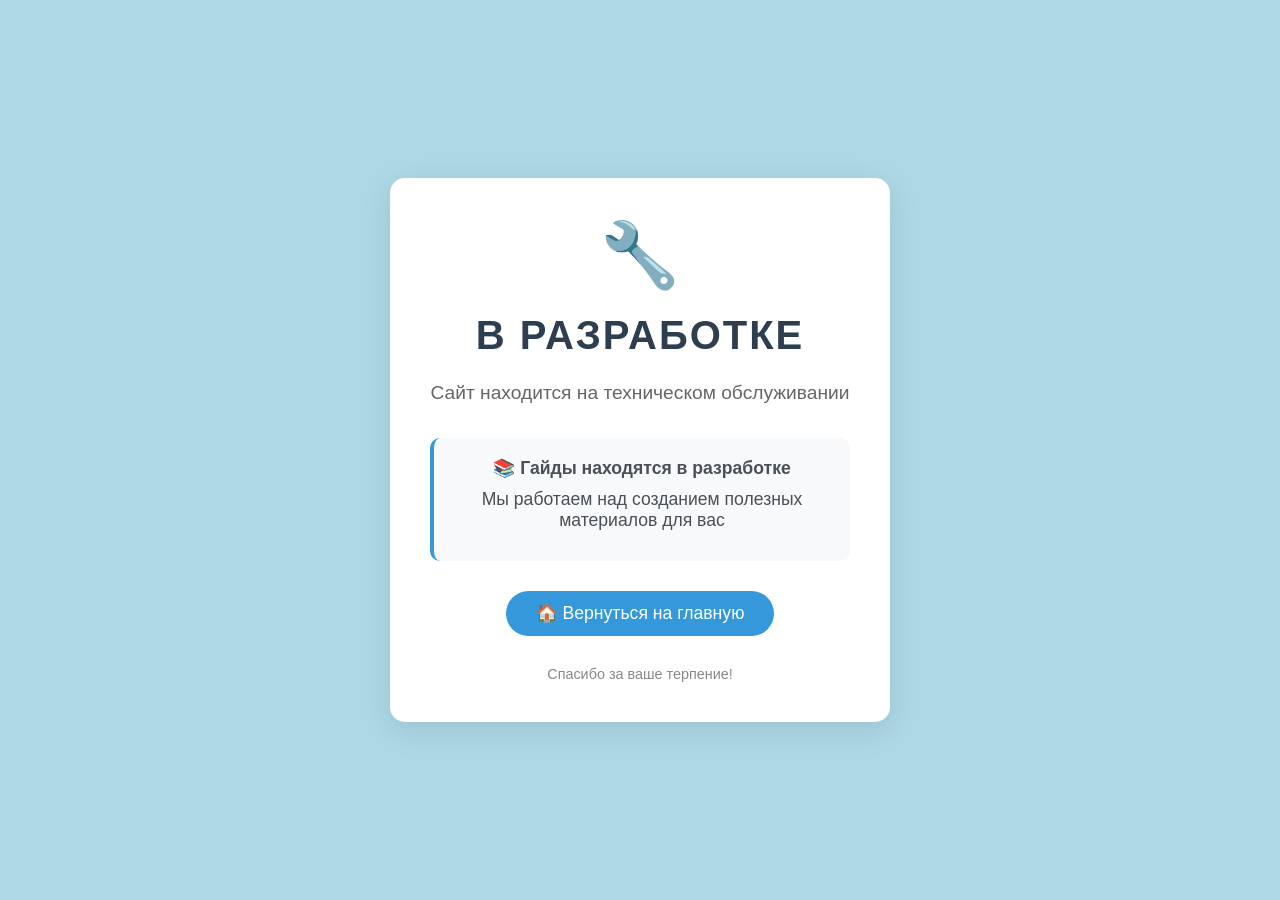
==== course-editing.html @ 9318ad3c "Add files via upload" ====
<!DOCTYPE html>
<html lang="ru">
<head>
    <meta charset="UTF-8">
    <meta name="viewport" content="width=device-width, initial-scale=1.0">
    <title>Maintenance - В разработке</title>
    <link rel="stylesheet" href="assets/course-editing.css">
</head>
<body>
    <div class="maintenance-container">
        <div class="maintenance-icon">🔧</div>
        
        <h1 class="maintenance-title">В разработке</h1>
        
        <p class="maintenance-description">
            Сайт находится на техническом обслуживании
        </p>
        
        <div class="status-block">
            <div class="status-text">
                <strong>📚 Гайды находятся в разработке</strong>
            </div>
            <div class="status-text">
                Мы работаем над созданием полезных материалов для вас
            </div>
        </div>
        
        <a href="index.html" class="home-button">
            🏠 Вернуться на главную
        </a>
        
        <div class="maintenance-footer">
            Спасибо за ваше терпение!
        </div>
    </div>
</body>
</html>
---- assets/course-editing.css ----
* {
            margin: 0;
            padding: 0;
            box-sizing: border-box;
        }

        body {
            font-family: Arial, sans-serif;
            background-color: #add8e6; /* Светло голубой фон */
            min-height: 100vh;
            display: flex;
            justify-content: center;
            align-items: center;
            color: #333;
        }

        .maintenance-container {
            background-color: white;
            padding: 40px;
            border-radius: 15px;
            box-shadow: 0 8px 32px rgba(0, 0, 0, 0.1);
            text-align: center;
            max-width: 500px;
            width: 90%;
        }

        .maintenance-title {
            font-size: 2.5em;
            margin-bottom: 20px;
            color: #2c3e50;
            text-transform: uppercase;
            letter-spacing: 2px;
        }

        .maintenance-icon {
            font-size: 4em;
            margin-bottom: 20px;
            color: #3498db;
        }

        .maintenance-description {
            font-size: 1.2em;
            margin-bottom: 30px;
            color: #666;
            line-height: 1.6;
        }

        .status-block {
            background-color: #f8f9fa;
            padding: 20px;
            border-radius: 10px;
            margin-bottom: 30px;
            border-left: 4px solid #3498db;
        }

        .status-text {
            font-size: 1.1em;
            color: #495057;
            margin-bottom: 10px;
        }

        .home-button {
            background-color: #3498db;
            color: white;
            padding: 12px 30px;
            border: none;
            border-radius: 25px;
            font-size: 1.1em;
            cursor: pointer;
            transition: all 0.3s ease;
            text-decoration: none;
            display: inline-block;
        }

        .home-button:hover {
            background-color: #2980b9;
            transform: translateY(-2px);
            box-shadow: 0 4px 15px rgba(52, 152, 219, 0.3);
        }

        .maintenance-footer {
            margin-top: 30px;
            font-size: 0.9em;
            color: #888;
        }

        @media (max-width: 600px) {
            .maintenance-container {
                padding: 30px 20px;
            }
            
            .maintenance-title {
                font-size: 2em;
            }
            
            .maintenance-icon {
                font-size: 3em;
            }
        }
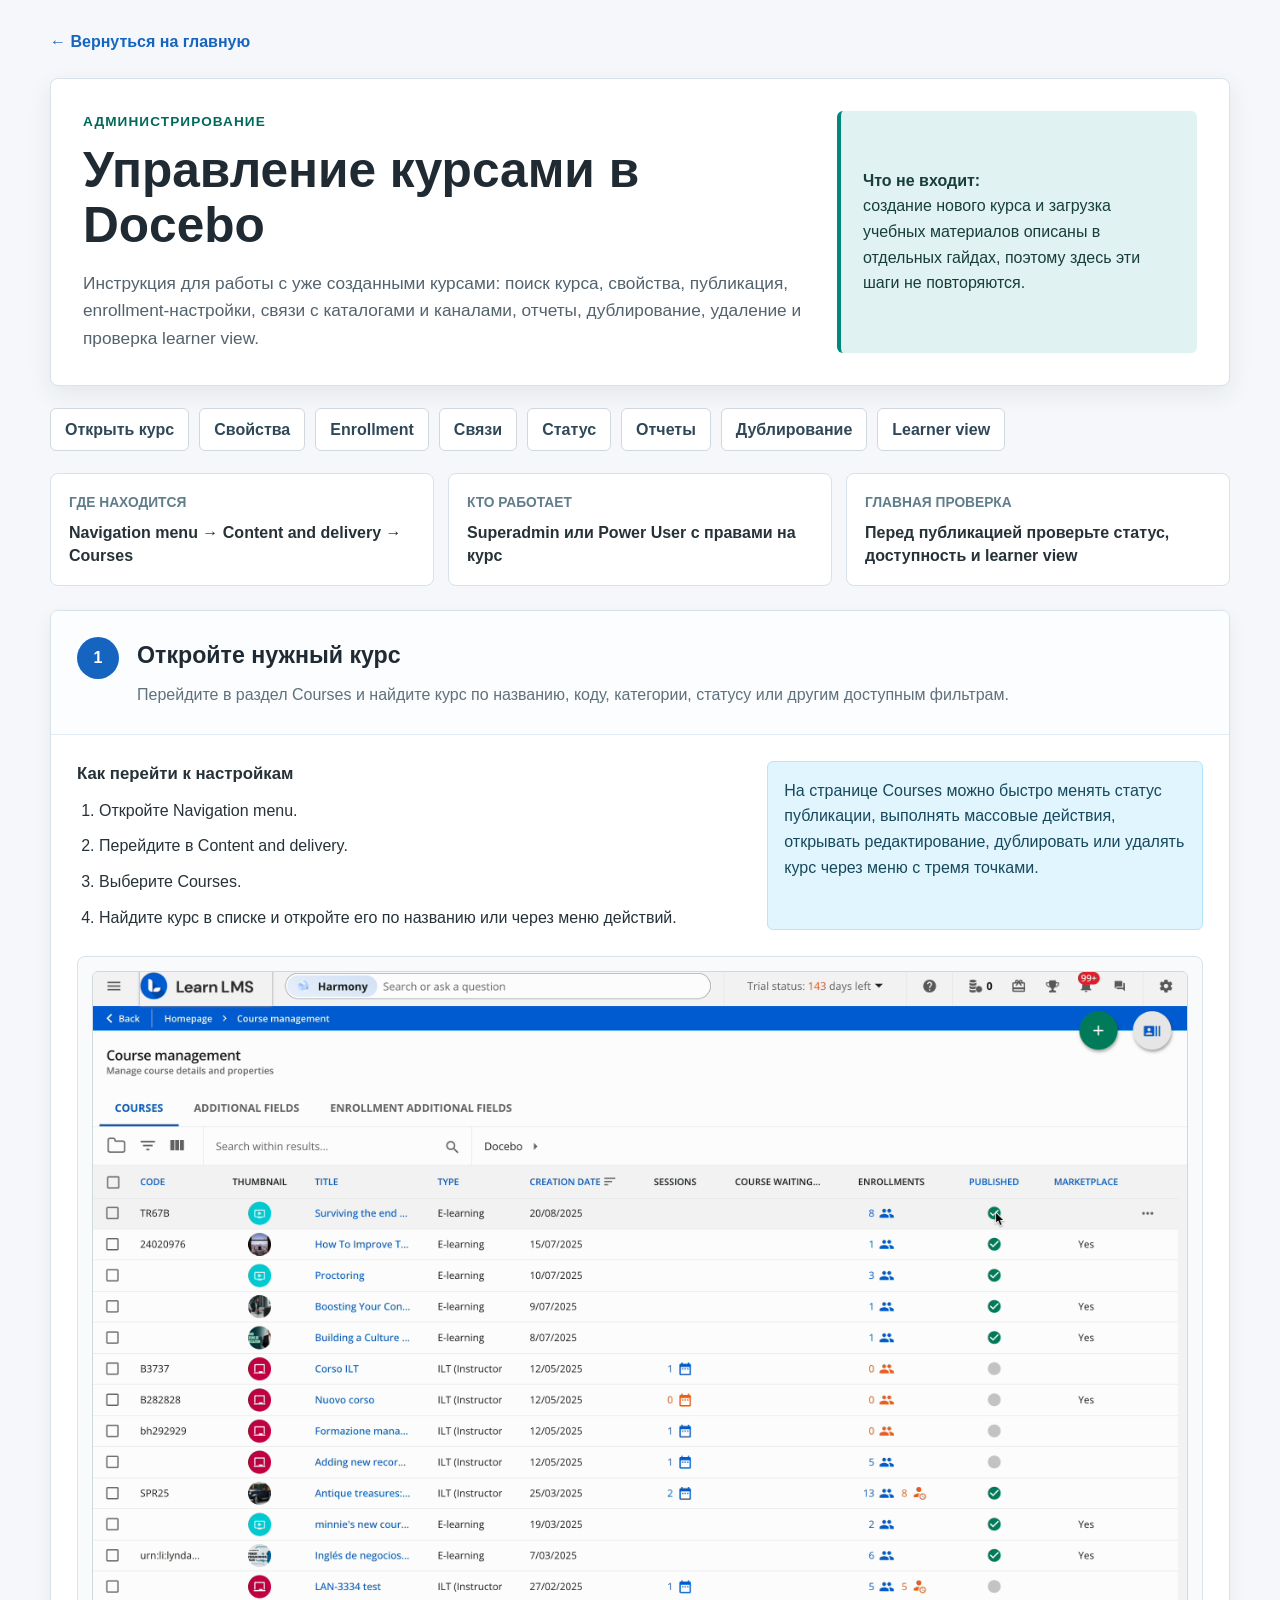
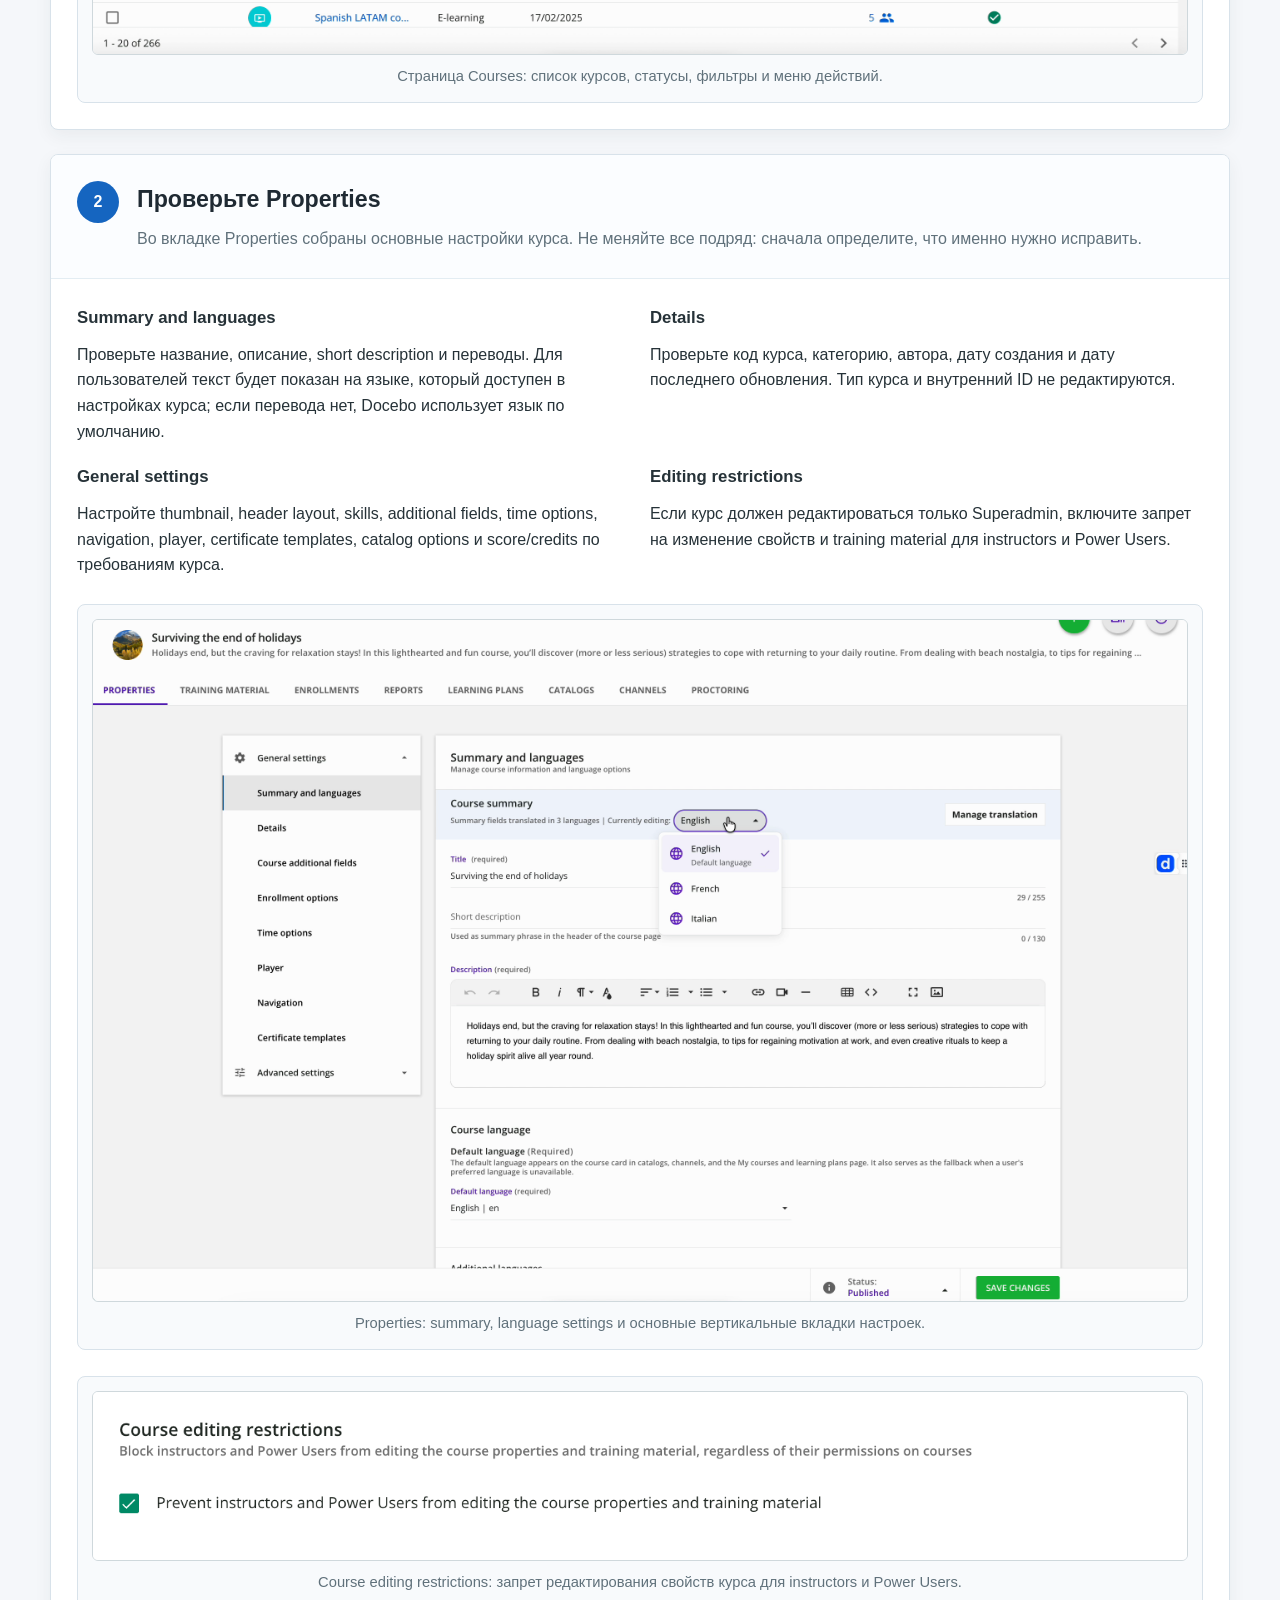
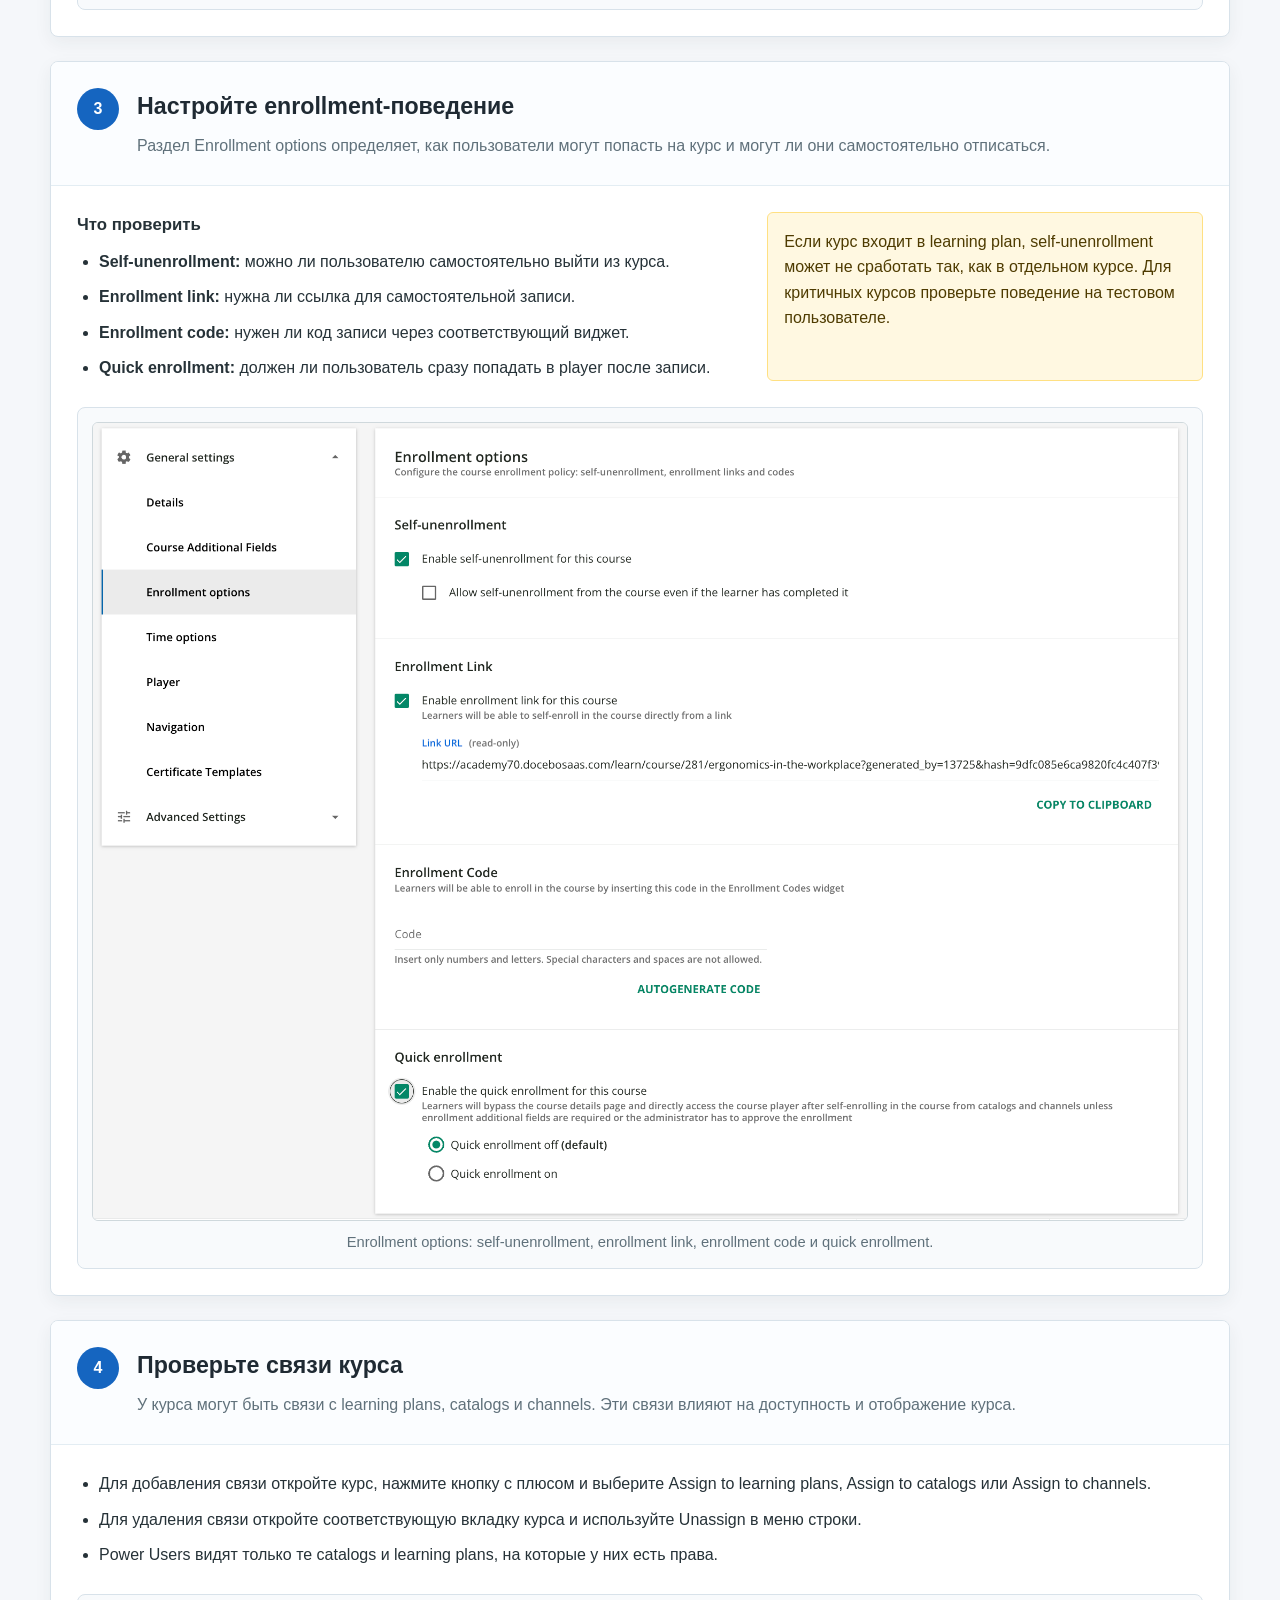
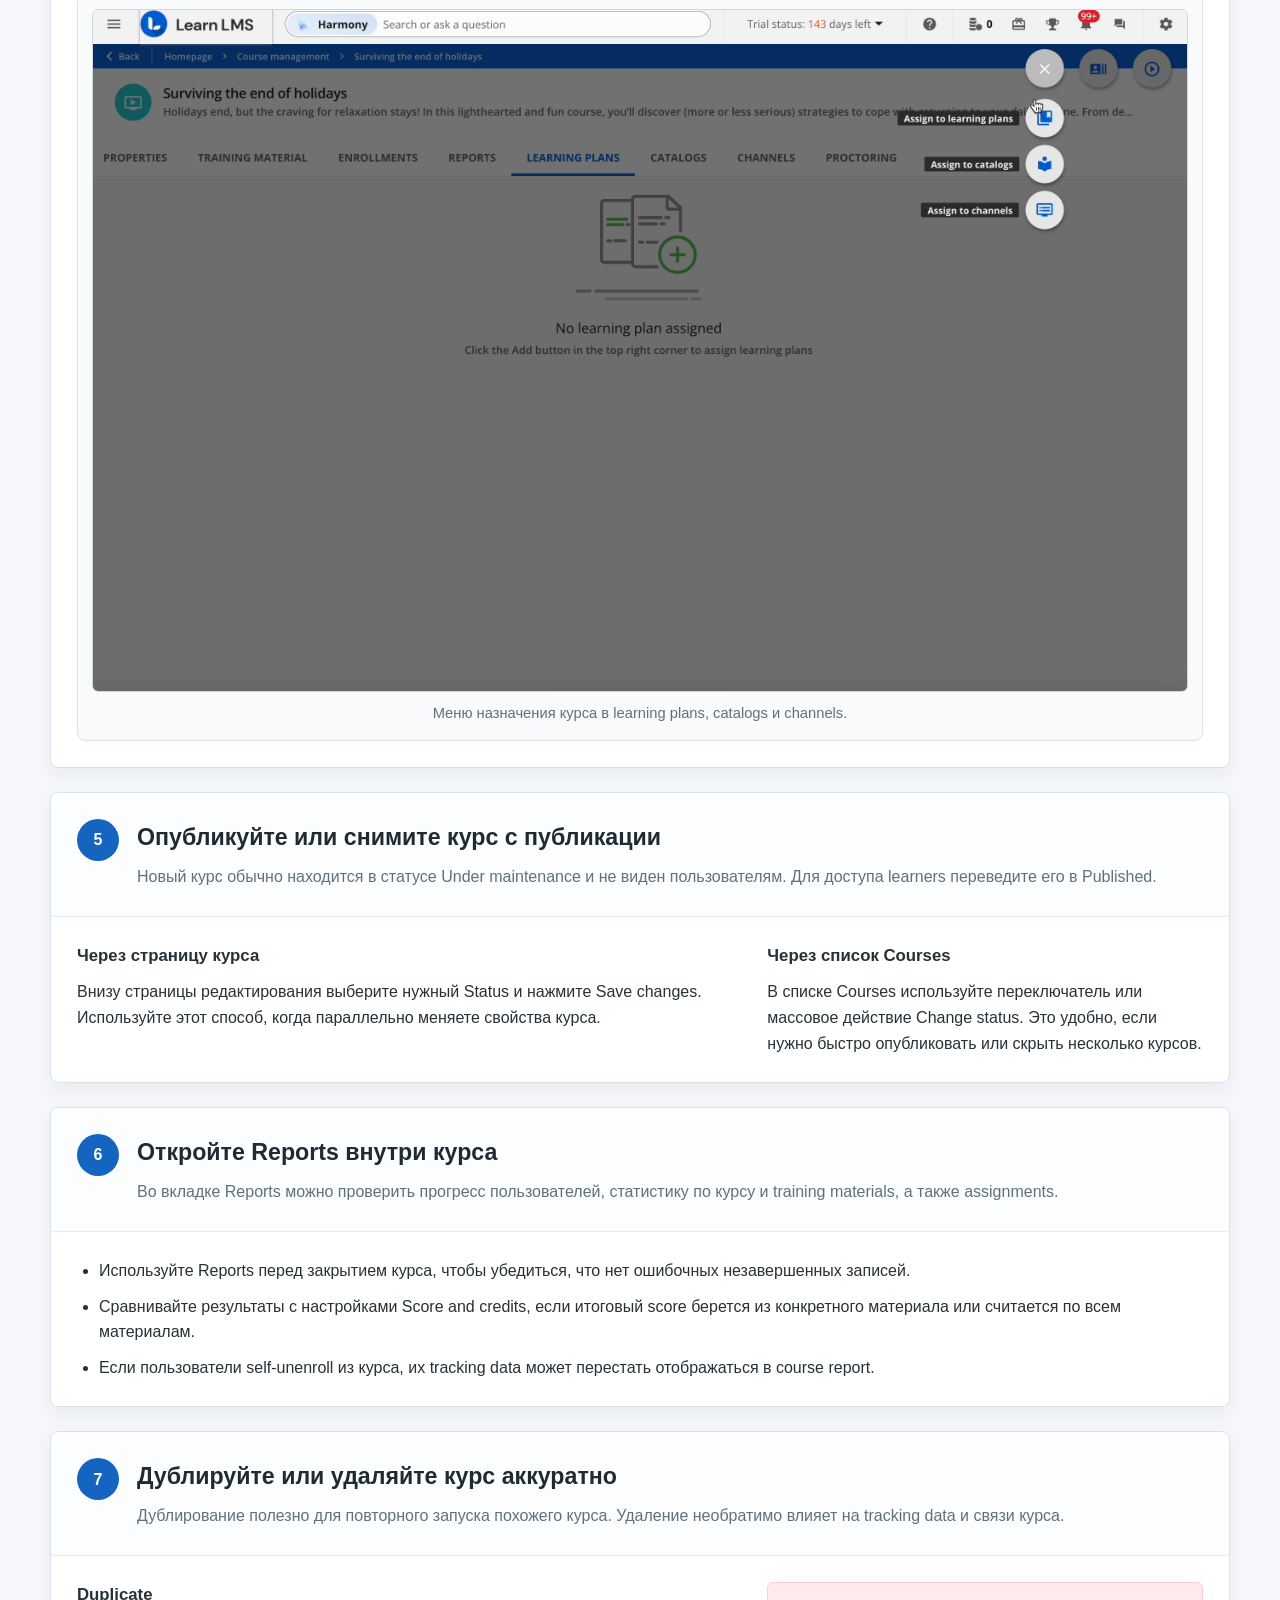
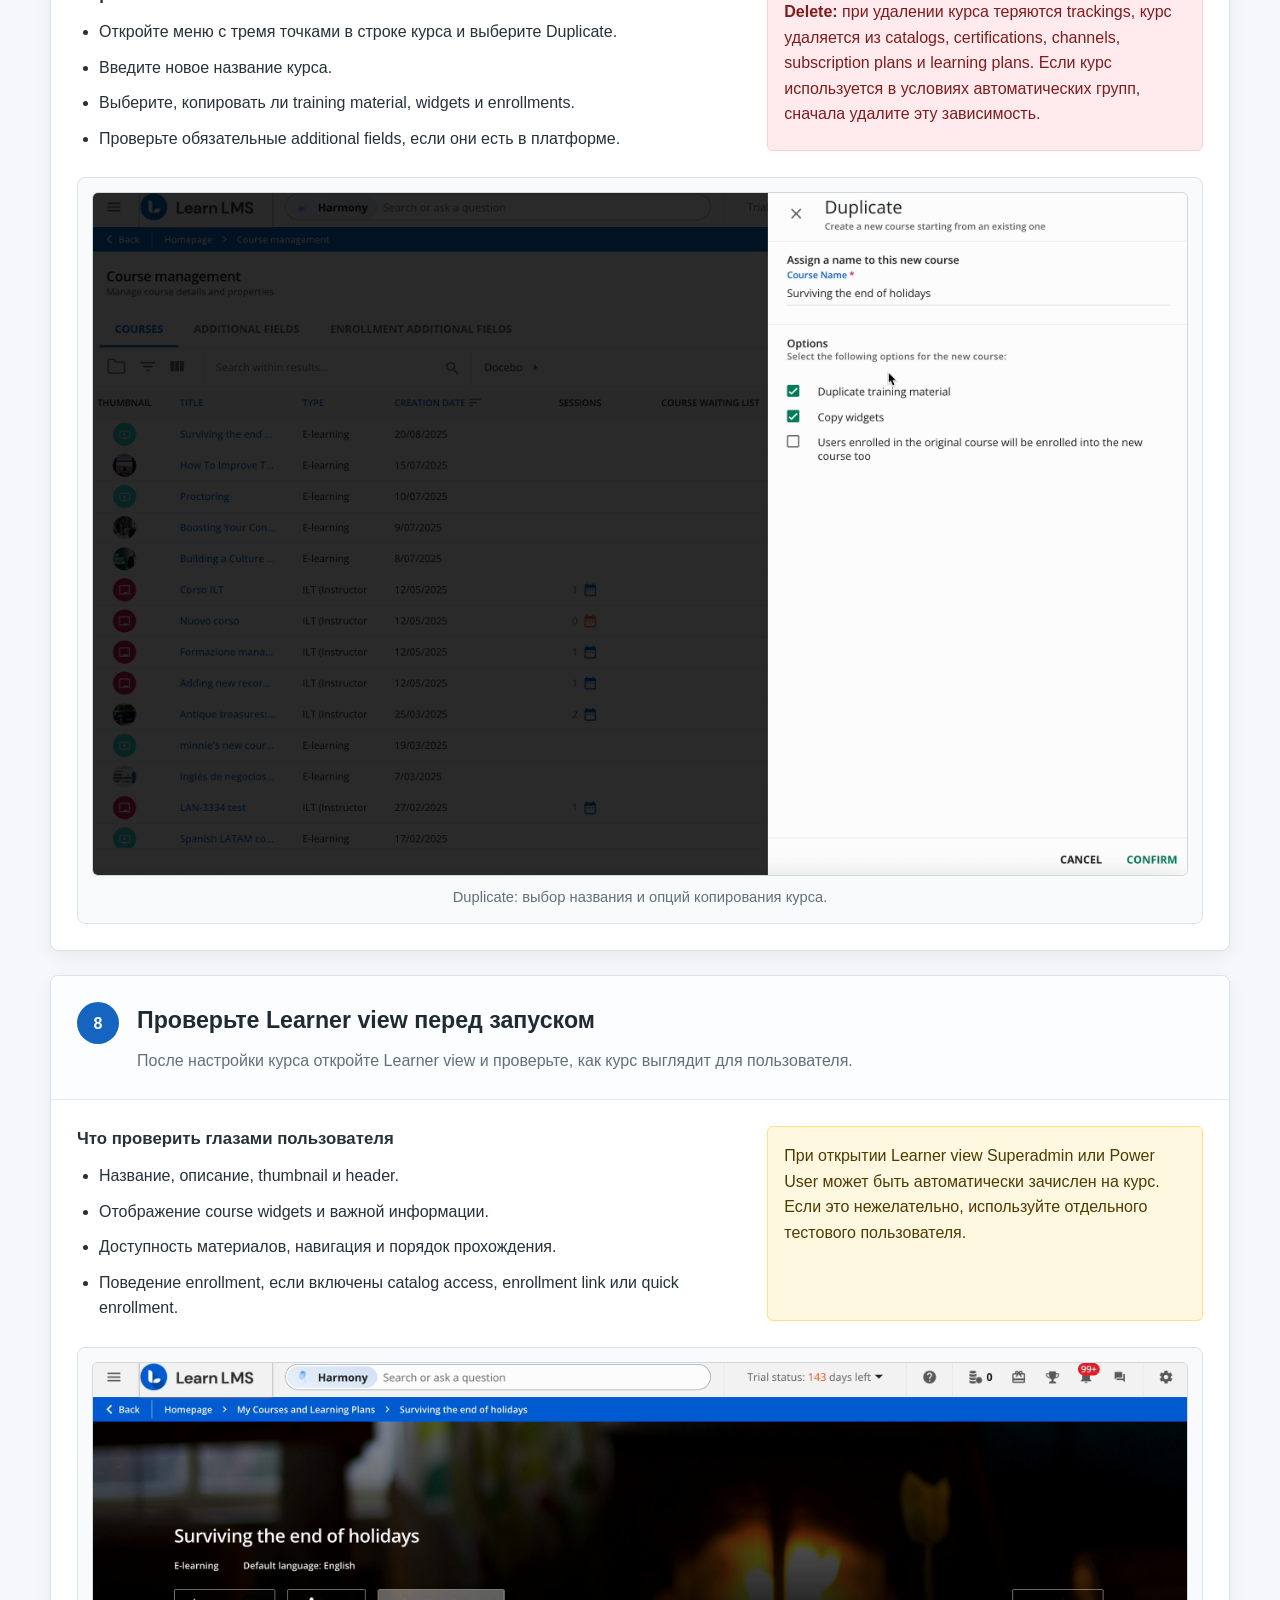
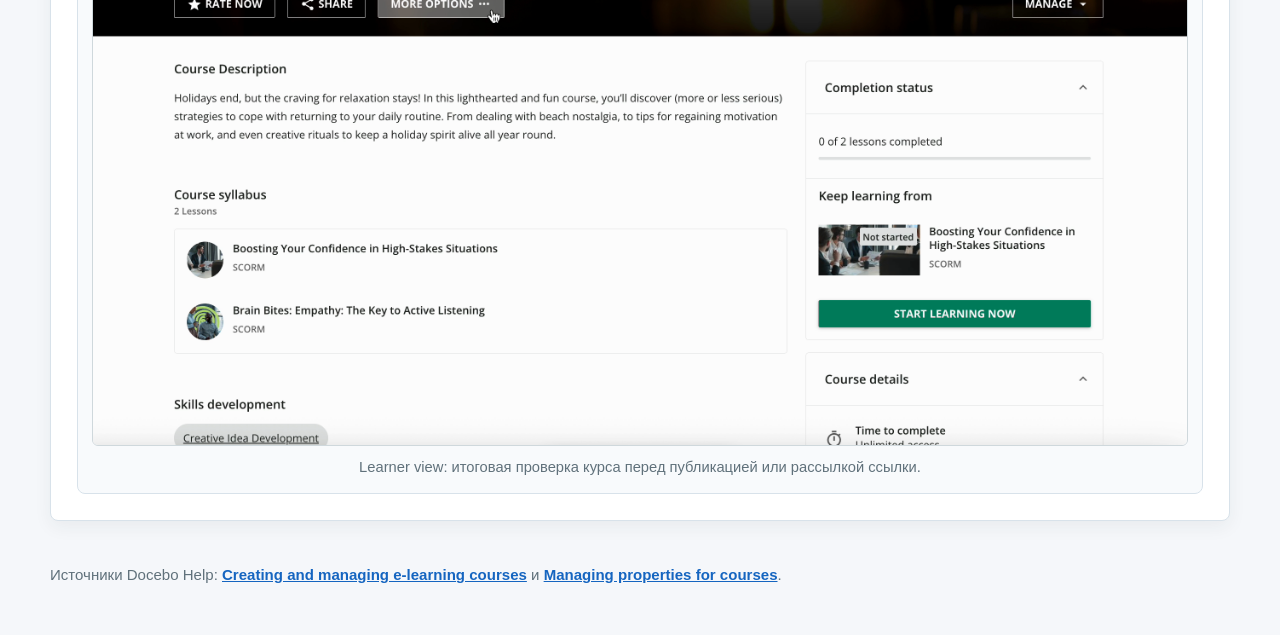
==== commit 630a11b9: "Add course management guide" ====
--- a/course-editing.html
+++ b/course-editing.html
@@ -3,35 +3,306 @@
 <head>
     <meta charset="UTF-8">
     <meta name="viewport" content="width=device-width, initial-scale=1.0">
-    <title>Maintenance - В разработке</title>
+    <title>Управление курсами в Docebo</title>
     <link rel="stylesheet" href="assets/course-editing.css">
 </head>
 <body>
-    <div class="maintenance-container">
-        <div class="maintenance-icon">🔧</div>
-        
-        <h1 class="maintenance-title">В разработке</h1>
-        
-        <p class="maintenance-description">
-            Сайт находится на техническом обслуживании
-        </p>
-        
-        <div class="status-block">
-            <div class="status-text">
-                <strong>📚 Гайды находятся в разработке</strong>
-            </div>
-            <div class="status-text">
-                Мы работаем над созданием полезных материалов для вас
-            </div>
-        </div>
-        
-        <a href="index.html" class="home-button">
-            🏠 Вернуться на главную
-        </a>
-        
-        <div class="maintenance-footer">
-            Спасибо за ваше терпение!
-        </div>
-    </div>
+    <main class="page">
+        <a class="back-link" href="index.html">← Вернуться на главную</a>
+
+        <header class="hero" id="top">
+            <div class="hero-copy">
+                <p class="eyebrow">Администрирование</p>
+                <h1>Управление курсами в Docebo</h1>
+                <p>
+                    Инструкция для работы с уже созданными курсами: поиск курса, свойства, публикация,
+                    enrollment-настройки, связи с каталогами и каналами, отчеты, дублирование, удаление и проверка learner view.
+                </p>
+            </div>
+            <div class="scope-note">
+                <strong>Что не входит:</strong> создание нового курса и загрузка учебных материалов описаны в отдельных гайдах,
+                поэтому здесь эти шаги не повторяются.
+            </div>
+        </header>
+
+        <nav class="toc" aria-label="Навигация по странице">
+            <a href="#open-course">Открыть курс</a>
+            <a href="#properties">Свойства</a>
+            <a href="#enrollment">Enrollment</a>
+            <a href="#associations">Связи</a>
+            <a href="#status">Статус</a>
+            <a href="#reports">Отчеты</a>
+            <a href="#duplicate-delete">Дублирование</a>
+            <a href="#learner-view">Learner view</a>
+        </nav>
+
+        <section class="quick-grid" aria-label="Краткая сводка">
+            <div class="quick-item">
+                <span>Где находится</span>
+                <strong>Navigation menu → Content and delivery → Courses</strong>
+            </div>
+            <div class="quick-item">
+                <span>Кто работает</span>
+                <strong>Superadmin или Power User с правами на курс</strong>
+            </div>
+            <div class="quick-item">
+                <span>Главная проверка</span>
+                <strong>Перед публикацией проверьте статус, доступность и learner view</strong>
+            </div>
+        </section>
+
+        <section class="guide-section" id="open-course">
+            <div class="section-heading">
+                <span class="step-number">1</span>
+                <div>
+                    <h2>Откройте нужный курс</h2>
+                    <p>Перейдите в раздел Courses и найдите курс по названию, коду, категории, статусу или другим доступным фильтрам.</p>
+                </div>
+            </div>
+
+            <div class="content-block split">
+                <div>
+                    <h3>Как перейти к настройкам</h3>
+                    <ol class="ordered-list">
+                        <li>Откройте Navigation menu.</li>
+                        <li>Перейдите в Content and delivery.</li>
+                        <li>Выберите Courses.</li>
+                        <li>Найдите курс в списке и откройте его по названию или через меню действий.</li>
+                    </ol>
+                </div>
+                <div class="note">
+                    На странице Courses можно быстро менять статус публикации, выполнять массовые действия,
+                    открывать редактирование, дублировать или удалять курс через меню с тремя точками.
+                </div>
+            </div>
+
+            <figure class="screenshot">
+                <img loading="lazy" decoding="async" src="images/docebo-course-list.png" alt="Список курсов в Docebo">
+                <figcaption>Страница Courses: список курсов, статусы, фильтры и меню действий.</figcaption>
+            </figure>
+        </section>
+
+        <section class="guide-section" id="properties">
+            <div class="section-heading">
+                <span class="step-number">2</span>
+                <div>
+                    <h2>Проверьте Properties</h2>
+                    <p>Во вкладке Properties собраны основные настройки курса. Не меняйте все подряд: сначала определите, что именно нужно исправить.</p>
+                </div>
+            </div>
+
+            <div class="content-block">
+                <div class="columns">
+                    <div>
+                        <h3>Summary and languages</h3>
+                        <p>
+                            Проверьте название, описание, short description и переводы. Для пользователей текст будет показан на языке,
+                            который доступен в настройках курса; если перевода нет, Docebo использует язык по умолчанию.
+                        </p>
+                    </div>
+                    <div>
+                        <h3>Details</h3>
+                        <p>
+                            Проверьте код курса, категорию, автора, дату создания и дату последнего обновления.
+                            Тип курса и внутренний ID не редактируются.
+                        </p>
+                    </div>
+                    <div>
+                        <h3>General settings</h3>
+                        <p>
+                            Настройте thumbnail, header layout, skills, additional fields, time options, navigation,
+                            player, certificate templates, catalog options и score/credits по требованиям курса.
+                        </p>
+                    </div>
+                    <div>
+                        <h3>Editing restrictions</h3>
+                        <p>
+                            Если курс должен редактироваться только Superadmin, включите запрет на изменение свойств и training material
+                            для instructors и Power Users.
+                        </p>
+                    </div>
+                </div>
+            </div>
+
+            <figure class="screenshot">
+                <img loading="lazy" decoding="async" src="images/docebo-course-properties-summary.png" alt="Вкладка Properties курса в Docebo">
+                <figcaption>Properties: summary, language settings и основные вертикальные вкладки настроек.</figcaption>
+            </figure>
+
+            <figure class="screenshot compact-shot">
+                <img loading="lazy" decoding="async" src="images/docebo-course-editing-restrictions.png" alt="Ограничения редактирования курса в Docebo">
+                <figcaption>Course editing restrictions: запрет редактирования свойств курса для instructors и Power Users.</figcaption>
+            </figure>
+        </section>
+
+        <section class="guide-section" id="enrollment">
+            <div class="section-heading">
+                <span class="step-number">3</span>
+                <div>
+                    <h2>Настройте enrollment-поведение</h2>
+                    <p>Раздел Enrollment options определяет, как пользователи могут попасть на курс и могут ли они самостоятельно отписаться.</p>
+                </div>
+            </div>
+
+            <div class="content-block split">
+                <div>
+                    <h3>Что проверить</h3>
+                    <ul class="check-list">
+                        <li><strong>Self-unenrollment:</strong> можно ли пользователю самостоятельно выйти из курса.</li>
+                        <li><strong>Enrollment link:</strong> нужна ли ссылка для самостоятельной записи.</li>
+                        <li><strong>Enrollment code:</strong> нужен ли код записи через соответствующий виджет.</li>
+                        <li><strong>Quick enrollment:</strong> должен ли пользователь сразу попадать в player после записи.</li>
+                    </ul>
+                </div>
+                <div class="warning">
+                    Если курс входит в learning plan, self-unenrollment может не сработать так, как в отдельном курсе.
+                    Для критичных курсов проверьте поведение на тестовом пользователе.
+                </div>
+            </div>
+
+            <figure class="screenshot">
+                <img loading="lazy" decoding="async" src="images/docebo-course-enrollment-options.png" alt="Enrollment options курса в Docebo">
+                <figcaption>Enrollment options: self-unenrollment, enrollment link, enrollment code и quick enrollment.</figcaption>
+            </figure>
+        </section>
+
+        <section class="guide-section" id="associations">
+            <div class="section-heading">
+                <span class="step-number">4</span>
+                <div>
+                    <h2>Проверьте связи курса</h2>
+                    <p>У курса могут быть связи с learning plans, catalogs и channels. Эти связи влияют на доступность и отображение курса.</p>
+                </div>
+            </div>
+
+            <div class="content-block">
+                <ul class="check-list">
+                    <li>Для добавления связи откройте курс, нажмите кнопку с плюсом и выберите Assign to learning plans, Assign to catalogs или Assign to channels.</li>
+                    <li>Для удаления связи откройте соответствующую вкладку курса и используйте Unassign в меню строки.</li>
+                    <li>Power Users видят только те catalogs и learning plans, на которые у них есть права.</li>
+                </ul>
+            </div>
+
+            <figure class="screenshot">
+                <img loading="lazy" decoding="async" src="images/docebo-course-associations.png" alt="Назначение курса в learning plans, catalogs и channels в Docebo">
+                <figcaption>Меню назначения курса в learning plans, catalogs и channels.</figcaption>
+            </figure>
+        </section>
+
+        <section class="guide-section" id="status">
+            <div class="section-heading">
+                <span class="step-number">5</span>
+                <div>
+                    <h2>Опубликуйте или снимите курс с публикации</h2>
+                    <p>Новый курс обычно находится в статусе Under maintenance и не виден пользователям. Для доступа learners переведите его в Published.</p>
+                </div>
+            </div>
+
+            <div class="content-block split">
+                <div>
+                    <h3>Через страницу курса</h3>
+                    <p>
+                        Внизу страницы редактирования выберите нужный Status и нажмите Save changes.
+                        Используйте этот способ, когда параллельно меняете свойства курса.
+                    </p>
+                </div>
+                <div>
+                    <h3>Через список Courses</h3>
+                    <p>
+                        В списке Courses используйте переключатель или массовое действие Change status.
+                        Это удобно, если нужно быстро опубликовать или скрыть несколько курсов.
+                    </p>
+                </div>
+            </div>
+        </section>
+
+        <section class="guide-section" id="reports">
+            <div class="section-heading">
+                <span class="step-number">6</span>
+                <div>
+                    <h2>Откройте Reports внутри курса</h2>
+                    <p>Во вкладке Reports можно проверить прогресс пользователей, статистику по курсу и training materials, а также assignments.</p>
+                </div>
+            </div>
+
+            <div class="content-block">
+                <ul class="check-list">
+                    <li>Используйте Reports перед закрытием курса, чтобы убедиться, что нет ошибочных незавершенных записей.</li>
+                    <li>Сравнивайте результаты с настройками Score and credits, если итоговый score берется из конкретного материала или считается по всем материалам.</li>
+                    <li>Если пользователи self-unenroll из курса, их tracking data может перестать отображаться в course report.</li>
+                </ul>
+            </div>
+        </section>
+
+        <section class="guide-section" id="duplicate-delete">
+            <div class="section-heading">
+                <span class="step-number">7</span>
+                <div>
+                    <h2>Дублируйте или удаляйте курс аккуратно</h2>
+                    <p>Дублирование полезно для повторного запуска похожего курса. Удаление необратимо влияет на tracking data и связи курса.</p>
+                </div>
+            </div>
+
+            <div class="content-block split">
+                <div>
+                    <h3>Duplicate</h3>
+                    <ul class="check-list">
+                        <li>Откройте меню с тремя точками в строке курса и выберите Duplicate.</li>
+                        <li>Введите новое название курса.</li>
+                        <li>Выберите, копировать ли training material, widgets и enrollments.</li>
+                        <li>Проверьте обязательные additional fields, если они есть в платформе.</li>
+                    </ul>
+                </div>
+                <div class="danger">
+                    <strong>Delete:</strong> при удалении курса теряются trackings, курс удаляется из catalogs, certifications,
+                    channels, subscription plans и learning plans. Если курс используется в условиях автоматических групп,
+                    сначала удалите эту зависимость.
+                </div>
+            </div>
+
+            <figure class="screenshot">
+                <img loading="lazy" decoding="async" src="images/docebo-course-duplicate.png" alt="Дублирование курса в Docebo">
+                <figcaption>Duplicate: выбор названия и опций копирования курса.</figcaption>
+            </figure>
+        </section>
+
+        <section class="guide-section" id="learner-view">
+            <div class="section-heading">
+                <span class="step-number">8</span>
+                <div>
+                    <h2>Проверьте Learner view перед запуском</h2>
+                    <p>После настройки курса откройте Learner view и проверьте, как курс выглядит для пользователя.</p>
+                </div>
+            </div>
+
+            <div class="content-block split">
+                <div>
+                    <h3>Что проверить глазами пользователя</h3>
+                    <ul class="check-list">
+                        <li>Название, описание, thumbnail и header.</li>
+                        <li>Отображение course widgets и важной информации.</li>
+                        <li>Доступность материалов, навигация и порядок прохождения.</li>
+                        <li>Поведение enrollment, если включены catalog access, enrollment link или quick enrollment.</li>
+                    </ul>
+                </div>
+                <div class="warning">
+                    При открытии Learner view Superadmin или Power User может быть автоматически зачислен на курс.
+                    Если это нежелательно, используйте отдельного тестового пользователя.
+                </div>
+            </div>
+
+            <figure class="screenshot">
+                <img loading="lazy" decoding="async" src="images/docebo-course-learner-view.png" alt="Learner view курса в Docebo">
+                <figcaption>Learner view: итоговая проверка курса перед публикацией или рассылкой ссылки.</figcaption>
+            </figure>
+        </section>
+
+        <footer class="source-footer">
+            Источники Docebo Help:
+            <a href="https://help.docebo.com/hc/en-us/articles/360020080300-Creating-and-managing-e-learning-courses" target="_blank" rel="noopener noreferrer">Creating and managing e-learning courses</a>
+            и
+            <a href="https://help.docebo.com/hc/en-us/articles/360020128759-Managing-properties-for-courses" target="_blank" rel="noopener noreferrer">Managing properties for courses</a>.
+        </footer>
+    </main>
 </body>
 </html>
--- a/assets/course-editing.css
+++ b/assets/course-editing.css
@@ -1,99 +1,333 @@
 * {
-            margin: 0;
-            padding: 0;
-            box-sizing: border-box;
-        }
-
-        body {
-            font-family: Arial, sans-serif;
-            background-color: #add8e6; /* Светло голубой фон */
-            min-height: 100vh;
-            display: flex;
-            justify-content: center;
-            align-items: center;
-            color: #333;
-        }
-
-        .maintenance-container {
-            background-color: white;
-            padding: 40px;
-            border-radius: 15px;
-            box-shadow: 0 8px 32px rgba(0, 0, 0, 0.1);
-            text-align: center;
-            max-width: 500px;
-            width: 90%;
-        }
-
-        .maintenance-title {
-            font-size: 2.5em;
-            margin-bottom: 20px;
-            color: #2c3e50;
-            text-transform: uppercase;
-            letter-spacing: 2px;
-        }
-
-        .maintenance-icon {
-            font-size: 4em;
-            margin-bottom: 20px;
-            color: #3498db;
-        }
-
-        .maintenance-description {
-            font-size: 1.2em;
-            margin-bottom: 30px;
-            color: #666;
-            line-height: 1.6;
-        }
-
-        .status-block {
-            background-color: #f8f9fa;
-            padding: 20px;
-            border-radius: 10px;
-            margin-bottom: 30px;
-            border-left: 4px solid #3498db;
-        }
-
-        .status-text {
-            font-size: 1.1em;
-            color: #495057;
-            margin-bottom: 10px;
-        }
-
-        .home-button {
-            background-color: #3498db;
-            color: white;
-            padding: 12px 30px;
-            border: none;
-            border-radius: 25px;
-            font-size: 1.1em;
-            cursor: pointer;
-            transition: all 0.3s ease;
-            text-decoration: none;
-            display: inline-block;
-        }
-
-        .home-button:hover {
-            background-color: #2980b9;
-            transform: translateY(-2px);
-            box-shadow: 0 4px 15px rgba(52, 152, 219, 0.3);
-        }
-
-        .maintenance-footer {
-            margin-top: 30px;
-            font-size: 0.9em;
-            color: #888;
-        }
-
-        @media (max-width: 600px) {
-            .maintenance-container {
-                padding: 30px 20px;
-            }
-            
-            .maintenance-title {
-                font-size: 2em;
-            }
-            
-            .maintenance-icon {
-                font-size: 3em;
-            }
-        }
+    box-sizing: border-box;
+}
+
+html {
+    scroll-behavior: smooth;
+}
+
+body {
+    margin: 0;
+    font-family: -apple-system, BlinkMacSystemFont, "Segoe UI", Roboto, Arial, sans-serif;
+    color: #263238;
+    background: #f5f7fa;
+    line-height: 1.6;
+}
+
+.page {
+    width: min(1180px, calc(100% - 32px));
+    margin: 0 auto;
+    padding: 24px 0 48px;
+}
+
+.back-link {
+    display: inline-flex;
+    align-items: center;
+    min-height: 36px;
+    margin-bottom: 18px;
+    color: #1565c0;
+    font-weight: 700;
+    text-decoration: none;
+}
+
+.back-link:hover {
+    text-decoration: underline;
+}
+
+.hero {
+    display: grid;
+    grid-template-columns: minmax(0, 1fr) 360px;
+    gap: 24px;
+    align-items: stretch;
+    padding: 32px;
+    border: 1px solid #d8e2ea;
+    border-radius: 8px;
+    background: #ffffff;
+    box-shadow: 0 8px 24px rgba(38, 50, 56, 0.08);
+}
+
+.eyebrow {
+    margin: 0 0 10px;
+    color: #00695c;
+    font-size: 0.85rem;
+    font-weight: 800;
+    letter-spacing: 0.08em;
+    text-transform: uppercase;
+}
+
+.hero h1 {
+    margin: 0;
+    color: #1f2a33;
+    font-size: clamp(2rem, 4vw, 3.1rem);
+    line-height: 1.12;
+}
+
+.hero-copy p:last-child {
+    max-width: 740px;
+    margin: 16px 0 0;
+    color: #53636d;
+    font-size: 1.08rem;
+}
+
+.scope-note {
+    display: flex;
+    flex-direction: column;
+    justify-content: center;
+    padding: 22px;
+    border-left: 4px solid #00897b;
+    border-radius: 6px;
+    background: #e0f2f1;
+    color: #173f3a;
+}
+
+.toc {
+    display: flex;
+    flex-wrap: wrap;
+    gap: 10px;
+    margin: 22px 0;
+}
+
+.toc a {
+    display: inline-flex;
+    align-items: center;
+    min-height: 40px;
+    padding: 8px 14px;
+    border: 1px solid #cfd8dc;
+    border-radius: 6px;
+    background: #ffffff;
+    color: #2f4858;
+    font-weight: 700;
+    text-decoration: none;
+}
+
+.toc a:hover {
+    border-color: #1565c0;
+    color: #1565c0;
+}
+
+.quick-grid {
+    display: grid;
+    grid-template-columns: repeat(3, minmax(0, 1fr));
+    gap: 14px;
+    margin-bottom: 24px;
+}
+
+.quick-item {
+    padding: 18px;
+    border: 1px solid #d8e2ea;
+    border-radius: 8px;
+    background: #ffffff;
+}
+
+.quick-item span {
+    display: block;
+    margin-bottom: 8px;
+    color: #607d8b;
+    font-size: 0.86rem;
+    font-weight: 800;
+    text-transform: uppercase;
+}
+
+.quick-item strong {
+    display: block;
+    color: #263238;
+    line-height: 1.4;
+}
+
+.guide-section {
+    margin-bottom: 24px;
+    border: 1px solid #d8e2ea;
+    border-radius: 8px;
+    background: #ffffff;
+    overflow: hidden;
+    box-shadow: 0 6px 18px rgba(38, 50, 56, 0.06);
+}
+
+.section-heading {
+    display: grid;
+    grid-template-columns: auto minmax(0, 1fr);
+    gap: 18px;
+    align-items: start;
+    padding: 26px;
+    border-bottom: 1px solid #e3edf3;
+    background: #fbfdff;
+}
+
+.step-number {
+    display: inline-grid;
+    width: 42px;
+    height: 42px;
+    place-items: center;
+    border-radius: 50%;
+    background: #1565c0;
+    color: #ffffff;
+    font-weight: 800;
+}
+
+.section-heading h2 {
+    margin: 0;
+    color: #1f2a33;
+    font-size: 1.45rem;
+}
+
+.section-heading p {
+    margin: 8px 0 0;
+    color: #60717b;
+}
+
+.content-block {
+    padding: 26px;
+}
+
+.content-block p {
+    margin: 0 0 16px;
+}
+
+.content-block p:last-child {
+    margin-bottom: 0;
+}
+
+.split,
+.columns {
+    display: grid;
+    gap: 20px;
+}
+
+.split {
+    grid-template-columns: minmax(0, 1fr) minmax(280px, 0.65fr);
+}
+
+.columns {
+    grid-template-columns: repeat(2, minmax(0, 1fr));
+}
+
+.content-block h3 {
+    margin: 0 0 10px;
+    color: #263238;
+    font-size: 1.05rem;
+}
+
+.ordered-list,
+.check-list {
+    margin: 0;
+    padding-left: 22px;
+}
+
+.ordered-list li,
+.check-list li {
+    margin-bottom: 10px;
+}
+
+.ordered-list li:last-child,
+.check-list li:last-child {
+    margin-bottom: 0;
+}
+
+.note,
+.warning,
+.danger {
+    padding: 16px;
+    border-radius: 6px;
+}
+
+.note {
+    border: 1px solid #b3e5fc;
+    background: #e1f5fe;
+    color: #16495c;
+}
+
+.warning {
+    border: 1px solid #ffe082;
+    background: #fff8e1;
+    color: #4e3b00;
+}
+
+.danger {
+    border: 1px solid #ffcdd2;
+    background: #ffebee;
+    color: #7f1d1d;
+}
+
+.screenshot {
+    margin: 0 26px 26px;
+    padding: 14px;
+    border: 1px solid #d8e2ea;
+    border-radius: 8px;
+    background: #f8fafc;
+}
+
+.screenshot img {
+    display: block;
+    width: 100%;
+    height: auto;
+    border: 1px solid #cfd8dc;
+    border-radius: 6px;
+    background: #ffffff;
+}
+
+.screenshot figcaption {
+    margin-top: 10px;
+    color: #60717b;
+    font-size: 0.92rem;
+    text-align: center;
+}
+
+.compact-shot img {
+    max-height: 240px;
+    object-fit: contain;
+}
+
+.source-footer {
+    padding: 18px 0 0;
+    color: #60717b;
+    font-size: 0.94rem;
+}
+
+.source-footer a {
+    color: #1565c0;
+    font-weight: 700;
+}
+
+@media (max-width: 860px) {
+    .hero,
+    .quick-grid,
+    .split,
+    .columns {
+        grid-template-columns: 1fr;
+    }
+
+    .hero {
+        padding: 24px;
+    }
+
+    .scope-note {
+        border-top: 4px solid #00897b;
+        border-left: 0;
+    }
+}
+
+@media (max-width: 560px) {
+    .page {
+        width: min(100% - 20px, 1180px);
+        padding-top: 16px;
+    }
+
+    .hero,
+    .section-heading,
+    .content-block {
+        padding: 20px;
+    }
+
+    .section-heading {
+        grid-template-columns: 1fr;
+    }
+
+    .toc a {
+        width: 100%;
+    }
+
+    .screenshot {
+        margin-right: 20px;
+        margin-left: 20px;
+    }
+}
